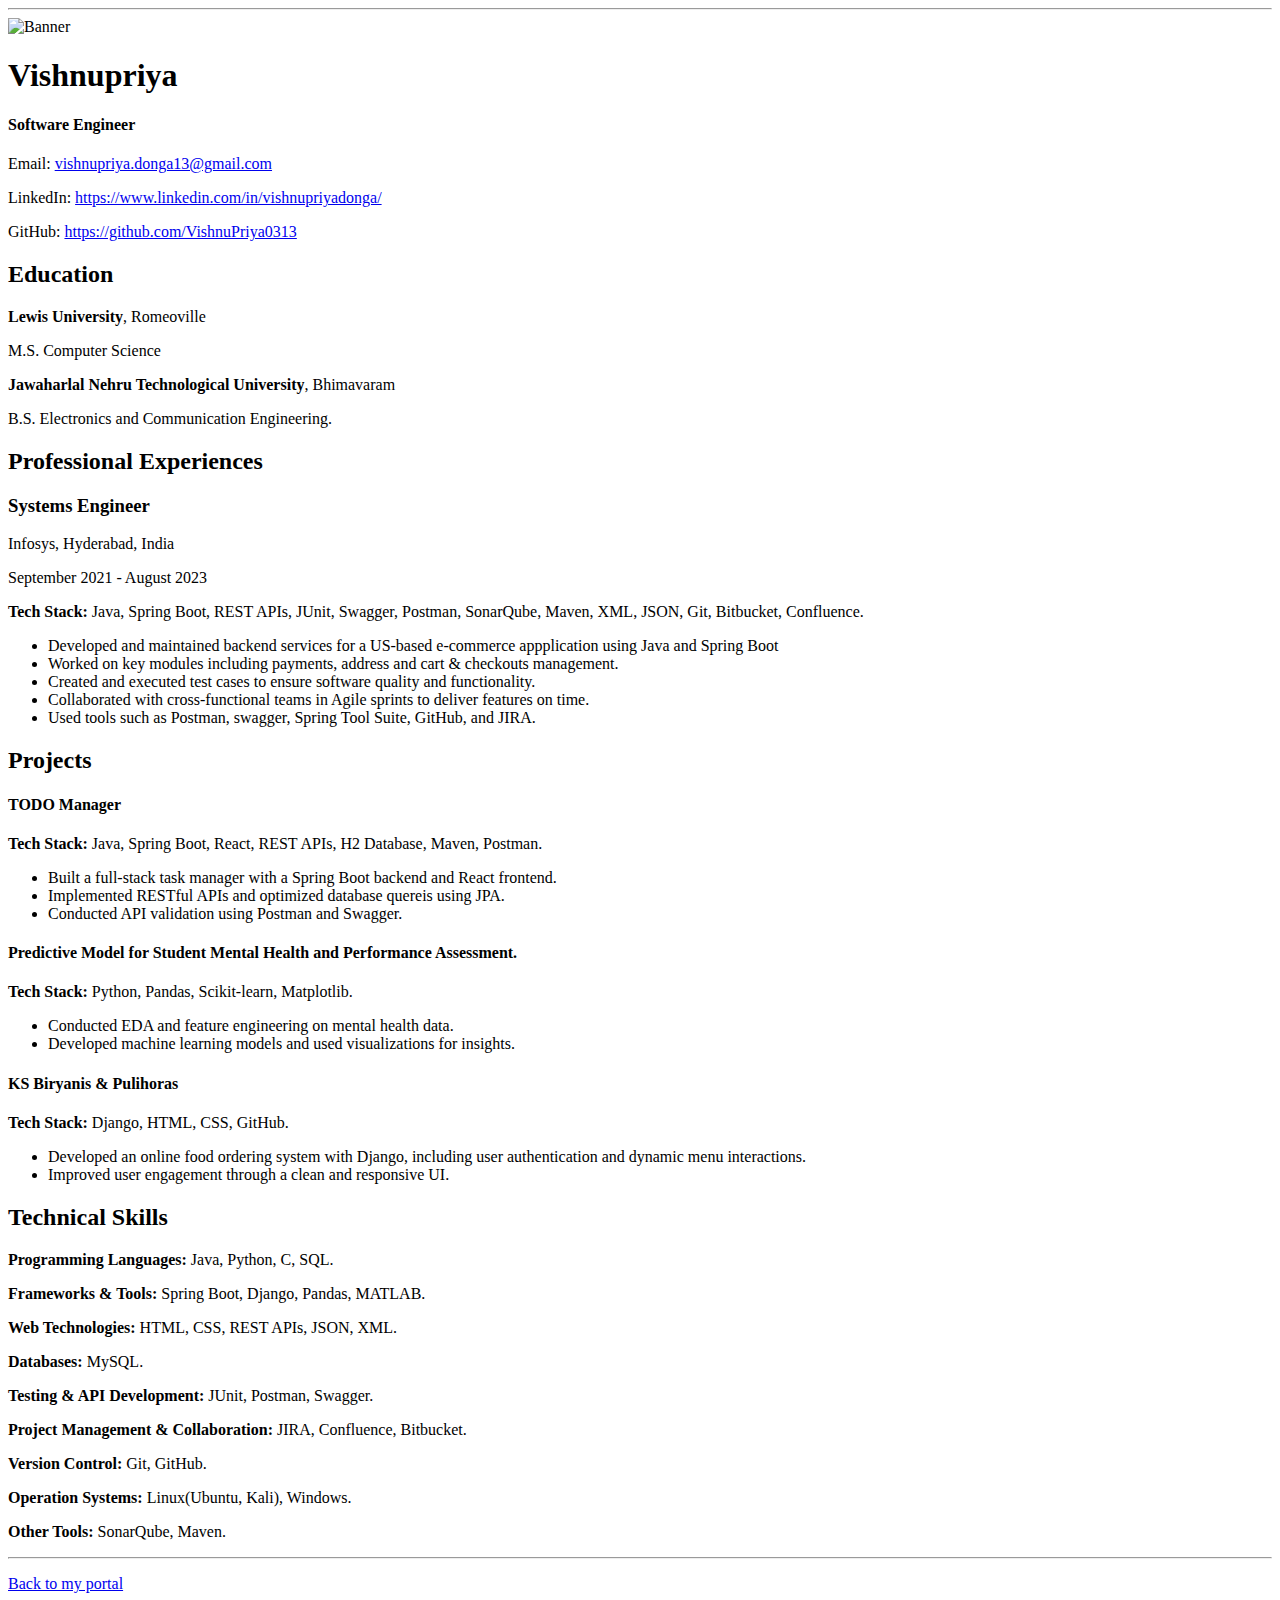
==== resume.html @ f347284d "Add files via upload" ====
<!doctype html>

<html lang="en">

  <header>
    <title>Vishnupriya's Resume</title>
    <link rel="stylesheet" href="css/master.css">
    <link rel="FaviconIcon" href="favicon.ico" type="image/x-icon">
    <link rel="shortcut" href="favicon.ico" type="image/x-icon">
    <meta name="viewport" content="width=device-width, initial-scale=1, shrink-to-fit=no">
    <meta name="name" content="Vishnupriya's Portal">
    <meta name="robots" content="noindex, nofollow">
  </header>

  <body>
    <hr>

    <img src="images/banner.jpg" alt="Banner" style="width:100%; height:auto; display:block; object-fit:cover;">

    <h1>Vishnupriya</h1>
    <h4>Software Engineer</h4>

    <p>Email: <a href="mailto:vishnupriya.donga13@gmail.com" target="_blank">vishnupriya.donga13@gmail.com</a></p>
    <p>LinkedIn: <a href="https://www.linkedin.com/in/vishnupriyadonga/" target="_blank">https://www.linkedin.com/in/vishnupriyadonga/</a></p>
    <p>GitHub: <a href="https://github.com/VishnuPriya0313" target="_blank">https://github.com/VishnuPriya0313</a></p>

    <h2>Education</h2>

    <p><b>Lewis University</b>, Romeoville</p>
    <p>M.S. Computer Science</p>

    <p><b>Jawaharlal Nehru Technological University</b>, Bhimavaram</p>
    <p>B.S. Electronics and Communication Engineering.</p>

    <h2>Professional Experiences</h2>

    <h3>Systems Engineer</h3>
    <p>Infosys, Hyderabad, India</p>
    <p>September 2021 - August 2023</p>
    <p><b>Tech Stack: </b>Java, Spring Boot, REST APIs, JUnit, Swagger, Postman, SonarQube, Maven, XML, JSON, Git, Bitbucket, Confluence.</p>
      <ul>
        <li>Developed and maintained backend services for a US-based e-commerce appplication using Java and Spring Boot</li>
        <li>Worked on key modules including payments, address and cart & checkouts management.</li>
        <li>Created and executed test cases to ensure software quality and functionality.</li>
        <li>Collaborated with cross-functional teams in Agile sprints to deliver features on time.</li>
        <li> Used tools such as Postman, swagger, Spring Tool Suite, GitHub, and JIRA.</li>
      </ul>

    <h2>Projects</h2>
    <h4>TODO Manager</h4>
    <p><b>Tech Stack: </b>Java, Spring Boot, React, REST APIs, H2 Database, Maven, Postman.</p>
      <ul>
        <li>Built a full-stack task manager with a Spring Boot backend and React frontend.</li>
        <li>Implemented RESTful APIs and optimized database quereis using JPA.</li>
        <li>Conducted API validation using Postman and Swagger.</li>
      </ul>

    <h4>Predictive Model for Student Mental Health and Performance Assessment.</h4>
    <p><b>Tech Stack: </b>Python, Pandas, Scikit-learn, Matplotlib.</p>
      <ul>
        <li>Conducted EDA and feature engineering on mental health data.</li>
        <li>Developed machine learning models and used visualizations for insights.</li>
      </ul>

    <h4>KS Biryanis & Pulihoras</h4>
    <p><b>Tech Stack: </b>Django, HTML, CSS, GitHub.</p>
      <ul>
        <li>Developed an online food ordering system with Django, including user authentication and dynamic menu interactions.</li>
        <li>Improved user engagement through a clean and responsive UI.</li>
      </ul>

    <h2>Technical Skills</h2>
    <p><b>Programming Languages:</b> Java, Python, C, SQL.</p>
    <p><b>Frameworks & Tools: </b>Spring Boot, Django, Pandas, MATLAB.</p>
    <p><b>Web Technologies: </b>HTML, CSS, REST APIs, JSON, XML.</p>
    <p><b>Databases: </b>MySQL.</p>
    <p><b>Testing & API Development: </b>JUnit, Postman, Swagger.</p>
    <p><b>Project Management & Collaboration: </b>JIRA, Confluence, Bitbucket.</p>
    <p><b>Version Control: </b>Git, GitHub.</p>
    <p><b>Operation Systems: </b>Linux(Ubuntu, Kali), Windows.</p>
    <p><b>Other Tools: </b>SonarQube, Maven.</p>
  </body>

  <footer>
  <hr>
  <p><a href="index.html">Back to my portal</a><p>
  </footer>

</html>
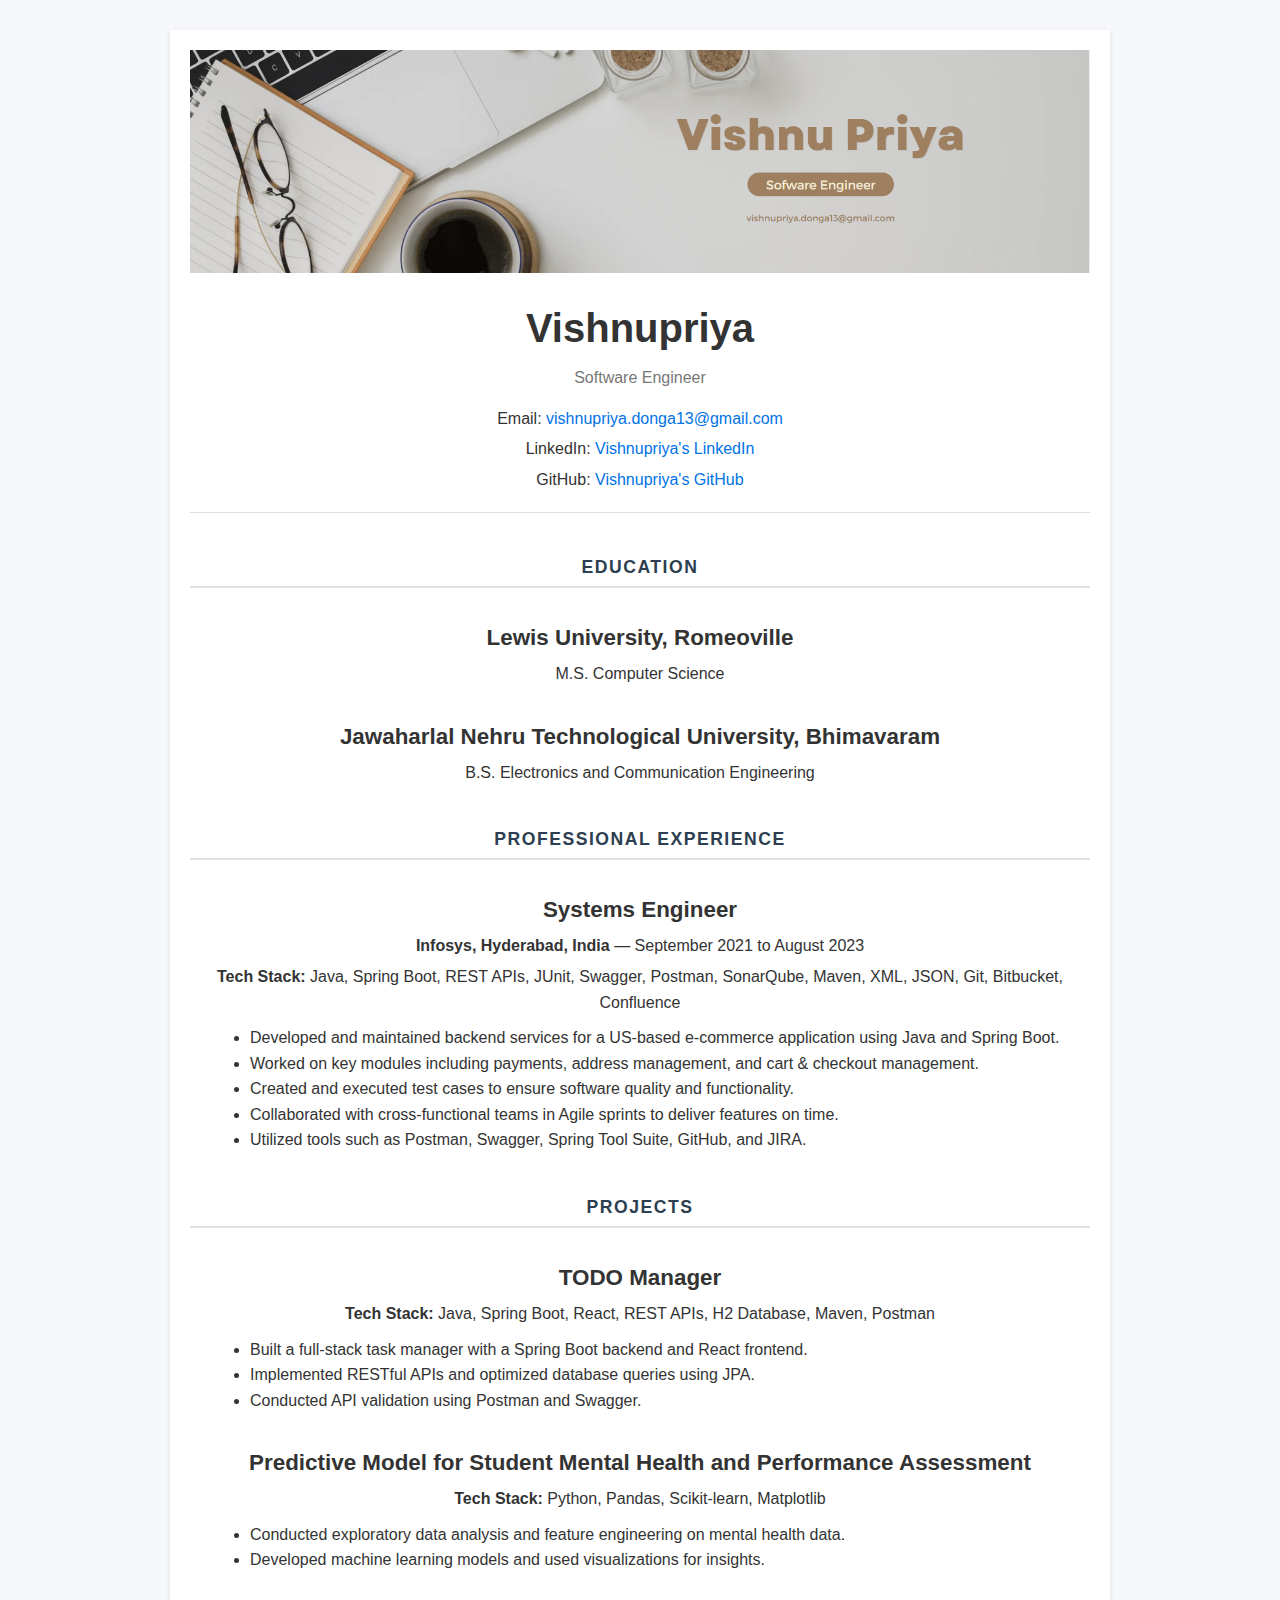
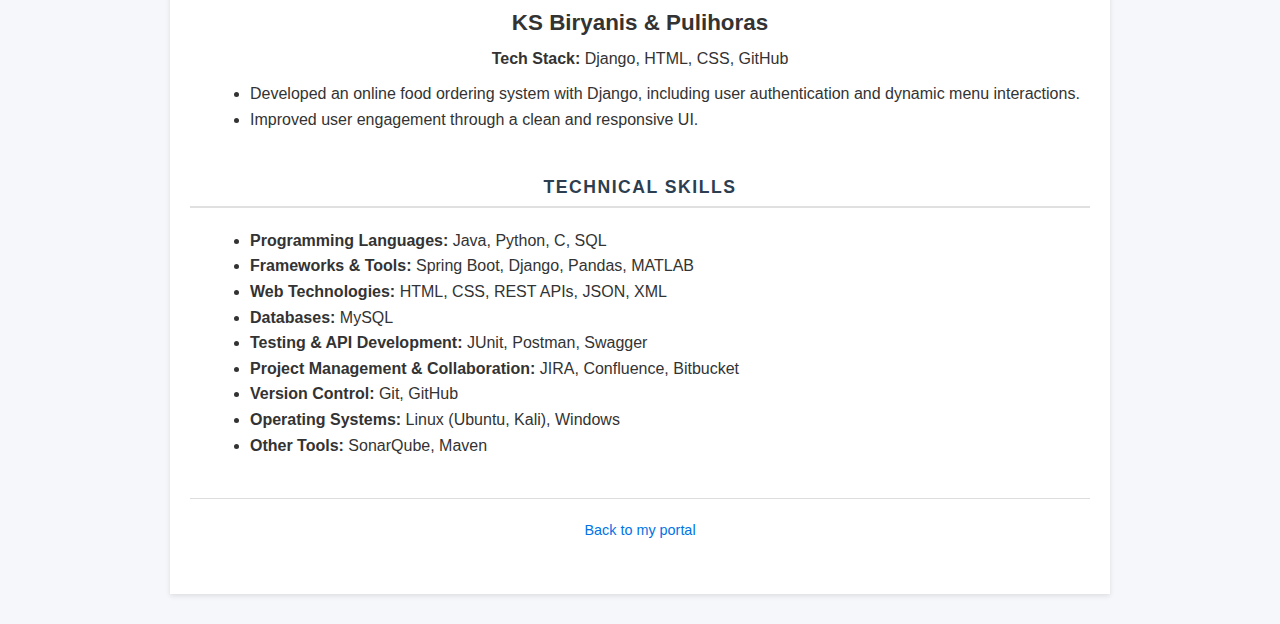
==== commit 22705b17: "commit" ====
--- a/resume.html
+++ b/resume.html
@@ -1,89 +1,194 @@
-<!doctype html>
-
+<!DOCTYPE html>
 <html lang="en">
-
-  <header>
+  <head>
+    <meta charset="UTF-8">
+    <meta name="viewport" content="width=device-width, initial-scale=1.0">
+    <meta name="description" content="Vishnupriya's Resume - Professional Software Engineer Resume">
+    <meta name="robots" content="noindex, nofollow">
     <title>Vishnupriya's Resume</title>
     <link rel="stylesheet" href="css/master.css">
-    <link rel="FaviconIcon" href="favicon.ico" type="image/x-icon">
-    <link rel="shortcut" href="favicon.ico" type="image/x-icon">
-    <meta name="viewport" content="width=device-width, initial-scale=1, shrink-to-fit=no">
-    <meta name="name" content="Vishnupriya's Portal">
-    <meta name="robots" content="noindex, nofollow">
-  </header>
-
+    <link rel="icon" href="favicon.ico" type="image/x-icon">
+    <!-- Example inline styles for a modern, professional look. Prefer external CSS for larger projects -->
+    <style>
+      /* Base styles */
+      body {
+        font-family: 'Helvetica Neue', Arial, sans-serif;
+        color: #333;
+        background-color: #f5f7fa;
+        line-height: 1.6;
+        margin: 0;
+        padding: 0;
+      }
+      .container {
+        max-width: 900px;
+        margin: 30px auto;
+        padding: 20px;
+        background-color: #ffffff;
+        box-shadow: 0 2px 5px rgba(0, 0, 0, 0.1);
+      }
+      header, footer {
+        text-align: center;
+      }
+      header img {
+        width: 100%;
+        height: auto;
+        object-fit: cover;
+      }
+      .header-details {
+        margin-top: 15px;
+      }
+      .header-details h1 {
+        margin: 10px 0 5px;
+        font-size: 2.5em;
+      }
+      .header-details h4 {
+        margin: 5px 0 15px;
+        font-weight: normal;
+        color: #777;
+      }
+      .header-details p {
+        margin: 5px 0;
+      }
+      a {
+        color: #0073e6;
+        text-decoration: none;
+      }
+      a:hover {
+        text-decoration: underline;
+      }
+      hr {
+        border: none;
+        border-top: 1px solid #ddd;
+        margin: 20px 0;
+      }
+      /* Section styles */
+      main section {
+        margin-bottom: 40px;
+      }
+      .section-title {
+        color: #2c3e50;
+        text-transform: uppercase;
+        font-size: 1.1em;
+        letter-spacing: 1.5px;
+        border-bottom: 2px solid #e0e0e0;
+        padding-bottom: 5px;
+        margin-bottom: 20px;
+      }
+      article {
+        margin-bottom: 20px;
+      }
+      article h3 {
+        margin-bottom: 5px;
+        font-size: 1.4em;
+      }
+      article p {
+        margin: 5px 0;
+      }
+      ul {
+        margin: 10px 0 10px 20px;
+      }
+      footer p {
+        font-size: 0.9em;
+        color: #777;
+      }
+    </style>
+  </head>
   <body>
-    <hr>
-
-    <img src="images/banner.jpg" alt="Banner" style="width:100%; height:auto; display:block; object-fit:cover;">
-
-    <h1>Vishnupriya</h1>
-    <h4>Software Engineer</h4>
-
-    <p>Email: <a href="mailto:vishnupriya.donga13@gmail.com" target="_blank">vishnupriya.donga13@gmail.com</a></p>
-    <p>LinkedIn: <a href="https://www.linkedin.com/in/vishnupriyadonga/" target="_blank">https://www.linkedin.com/in/vishnupriyadonga/</a></p>
-    <p>GitHub: <a href="https://github.com/VishnuPriya0313" target="_blank">https://github.com/VishnuPriya0313</a></p>
-
-    <h2>Education</h2>
-
-    <p><b>Lewis University</b>, Romeoville</p>
-    <p>M.S. Computer Science</p>
-
-    <p><b>Jawaharlal Nehru Technological University</b>, Bhimavaram</p>
-    <p>B.S. Electronics and Communication Engineering.</p>
-
-    <h2>Professional Experiences</h2>
-
-    <h3>Systems Engineer</h3>
-    <p>Infosys, Hyderabad, India</p>
-    <p>September 2021 - August 2023</p>
-    <p><b>Tech Stack: </b>Java, Spring Boot, REST APIs, JUnit, Swagger, Postman, SonarQube, Maven, XML, JSON, Git, Bitbucket, Confluence.</p>
-      <ul>
-        <li>Developed and maintained backend services for a US-based e-commerce appplication using Java and Spring Boot</li>
-        <li>Worked on key modules including payments, address and cart & checkouts management.</li>
-        <li>Created and executed test cases to ensure software quality and functionality.</li>
-        <li>Collaborated with cross-functional teams in Agile sprints to deliver features on time.</li>
-        <li> Used tools such as Postman, swagger, Spring Tool Suite, GitHub, and JIRA.</li>
-      </ul>
-
-    <h2>Projects</h2>
-    <h4>TODO Manager</h4>
-    <p><b>Tech Stack: </b>Java, Spring Boot, React, REST APIs, H2 Database, Maven, Postman.</p>
-      <ul>
-        <li>Built a full-stack task manager with a Spring Boot backend and React frontend.</li>
-        <li>Implemented RESTful APIs and optimized database quereis using JPA.</li>
-        <li>Conducted API validation using Postman and Swagger.</li>
-      </ul>
-
-    <h4>Predictive Model for Student Mental Health and Performance Assessment.</h4>
-    <p><b>Tech Stack: </b>Python, Pandas, Scikit-learn, Matplotlib.</p>
-      <ul>
-        <li>Conducted EDA and feature engineering on mental health data.</li>
-        <li>Developed machine learning models and used visualizations for insights.</li>
-      </ul>
-
-    <h4>KS Biryanis & Pulihoras</h4>
-    <p><b>Tech Stack: </b>Django, HTML, CSS, GitHub.</p>
-      <ul>
-        <li>Developed an online food ordering system with Django, including user authentication and dynamic menu interactions.</li>
-        <li>Improved user engagement through a clean and responsive UI.</li>
-      </ul>
-
-    <h2>Technical Skills</h2>
-    <p><b>Programming Languages:</b> Java, Python, C, SQL.</p>
-    <p><b>Frameworks & Tools: </b>Spring Boot, Django, Pandas, MATLAB.</p>
-    <p><b>Web Technologies: </b>HTML, CSS, REST APIs, JSON, XML.</p>
-    <p><b>Databases: </b>MySQL.</p>
-    <p><b>Testing & API Development: </b>JUnit, Postman, Swagger.</p>
-    <p><b>Project Management & Collaboration: </b>JIRA, Confluence, Bitbucket.</p>
-    <p><b>Version Control: </b>Git, GitHub.</p>
-    <p><b>Operation Systems: </b>Linux(Ubuntu, Kali), Windows.</p>
-    <p><b>Other Tools: </b>SonarQube, Maven.</p>
+    <div class="container">
+      <header>
+        <img src="images/banner.jpg" alt="Banner">
+        <div class="header-details">
+          <h1>Vishnupriya</h1>
+          <h4>Software Engineer</h4>
+          <p>Email: <a href="mailto:vishnupriya.donga13@gmail.com">vishnupriya.donga13@gmail.com</a></p>
+          <p>LinkedIn: <a href="https://www.linkedin.com/in/vishnupriyadonga/" target="_blank" rel="noopener">Vishnupriya's LinkedIn</a></p>
+          <p>GitHub: <a href="https://github.com/VishnuPriya0313" target="_blank" rel="noopener">Vishnupriya's GitHub</a></p>
+        </div>
+        <hr>
+      </header>
+      
+      <main>
+        <!-- Education Section -->
+        <section id="education">
+          <h2 class="section-title">Education</h2>
+          <article>
+            <h3>Lewis University, Romeoville</h3>
+            <p>M.S. Computer Science</p>
+          </article>
+          <article>
+            <h3>Jawaharlal Nehru Technological University, Bhimavaram</h3>
+            <p>B.S. Electronics and Communication Engineering</p>
+          </article>
+        </section>
+        
+        <!-- Professional Experience Section -->
+        <section id="experience">
+          <h2 class="section-title">Professional Experience</h2>
+          <article>
+            <h3>Systems Engineer</h3>
+            <p><strong>Infosys, Hyderabad, India</strong> &mdash; September 2021 to August 2023</p>
+            <p><strong>Tech Stack:</strong> Java, Spring Boot, REST APIs, JUnit, Swagger, Postman, SonarQube, Maven, XML, JSON, Git, Bitbucket, Confluence</p>
+            <ul>
+              <li>Developed and maintained backend services for a US-based e-commerce application using Java and Spring Boot.</li>
+              <li>Worked on key modules including payments, address management, and cart &amp; checkout management.</li>
+              <li>Created and executed test cases to ensure software quality and functionality.</li>
+              <li>Collaborated with cross-functional teams in Agile sprints to deliver features on time.</li>
+              <li>Utilized tools such as Postman, Swagger, Spring Tool Suite, GitHub, and JIRA.</li>
+            </ul>
+          </article>
+        </section>
+        
+        <!-- Projects Section -->
+        <section id="projects">
+          <h2 class="section-title">Projects</h2>
+          <article>
+            <h3>TODO Manager</h3>
+            <p><strong>Tech Stack:</strong> Java, Spring Boot, React, REST APIs, H2 Database, Maven, Postman</p>
+            <ul>
+              <li>Built a full-stack task manager with a Spring Boot backend and React frontend.</li>
+              <li>Implemented RESTful APIs and optimized database queries using JPA.</li>
+              <li>Conducted API validation using Postman and Swagger.</li>
+            </ul>
+          </article>
+          <article>
+            <h3>Predictive Model for Student Mental Health and Performance Assessment</h3>
+            <p><strong>Tech Stack:</strong> Python, Pandas, Scikit-learn, Matplotlib</p>
+            <ul>
+              <li>Conducted exploratory data analysis and feature engineering on mental health data.</li>
+              <li>Developed machine learning models and used visualizations for insights.</li>
+            </ul>
+          </article>
+          <article>
+            <h3>KS Biryanis &amp; Pulihoras</h3>
+            <p><strong>Tech Stack:</strong> Django, HTML, CSS, GitHub</p>
+            <ul>
+              <li>Developed an online food ordering system with Django, including user authentication and dynamic menu interactions.</li>
+              <li>Improved user engagement through a clean and responsive UI.</li>
+            </ul>
+          </article>
+        </section>
+        
+        <!-- Technical Skills Section -->
+        <section id="skills">
+          <h2 class="section-title">Technical Skills</h2>
+          <ul>
+            <li><strong>Programming Languages:</strong> Java, Python, C, SQL</li>
+            <li><strong>Frameworks &amp; Tools:</strong> Spring Boot, Django, Pandas, MATLAB</li>
+            <li><strong>Web Technologies:</strong> HTML, CSS, REST APIs, JSON, XML</li>
+            <li><strong>Databases:</strong> MySQL</li>
+            <li><strong>Testing &amp; API Development:</strong> JUnit, Postman, Swagger</li>
+            <li><strong>Project Management &amp; Collaboration:</strong> JIRA, Confluence, Bitbucket</li>
+            <li><strong>Version Control:</strong> Git, GitHub</li>
+            <li><strong>Operating Systems:</strong> Linux (Ubuntu, Kali), Windows</li>
+            <li><strong>Other Tools:</strong> SonarQube, Maven</li>
+          </ul>
+        </section>
+      </main>
+      
+      <footer>
+        <hr>
+        <p><a href="index.html">Back to my portal</a></p>
+      </footer>
+    </div>
   </body>
-
-  <footer>
-  <hr>
-  <p><a href="index.html">Back to my portal</a><p>
-  </footer>
-
-</html>
+</html>--- a/css/master.css
+++ b/css/master.css
@@ -0,0 +1,63 @@
+/* Cascading stylesheet for the website */
+
+/* Text inside these asterisks and slashes are comments for human */
+
+  a {
+    color: blue;/* set the text color to blue here */
+    text-decoration: none; /* This means we do not want hyperlinks to be underlined */
+  }
+
+  a:hover {
+    color: red;/* set the text color to red here */
+    text-decoration: none; /* This means we do not want hyperlinks to be underlined */
+  }
+
+  body {
+    background-color: #D3D3D3;/* set the background color here */
+    color: black;/* set the text color to black here */
+    font-family: Arial, Helvetica, sans-serif;/* set the font here */
+    text-align: center;/* set the text alignment here */
+   }
+
+  footer {
+    margin-top: 2rem;
+    margin-bottom: 2rem;
+  }
+
+  h1 {
+    margin-bottom: 0.5rem;
+    margin-top: 3rem;
+   }
+
+  h2 {
+    margin-bottom: 2.5rem;
+    margin-top: 2.5rem;
+    color: #075AAB/* set the text color of to #075AAB here */
+    /* set both the bottom margin and top margin to 2.5rem here */
+   }
+
+  h3 {
+    margin-bottom: 0;
+    margin-top: 2rem;
+  }
+
+  h4 {
+    margin-bottom: 1rem;
+    margin-top: 0.5rem;
+  }
+
+  h5 {
+    margin-top: 0.5rem;
+  }
+
+  hr {
+    margin-bottom: 3rem;
+    margin-top: 3rem;
+  }
+
+  /* this controls how the bullet points in the resume page looks */
+  ul {
+    display: table;
+    margin: 0 auto;
+    text-align: left;
+  }
